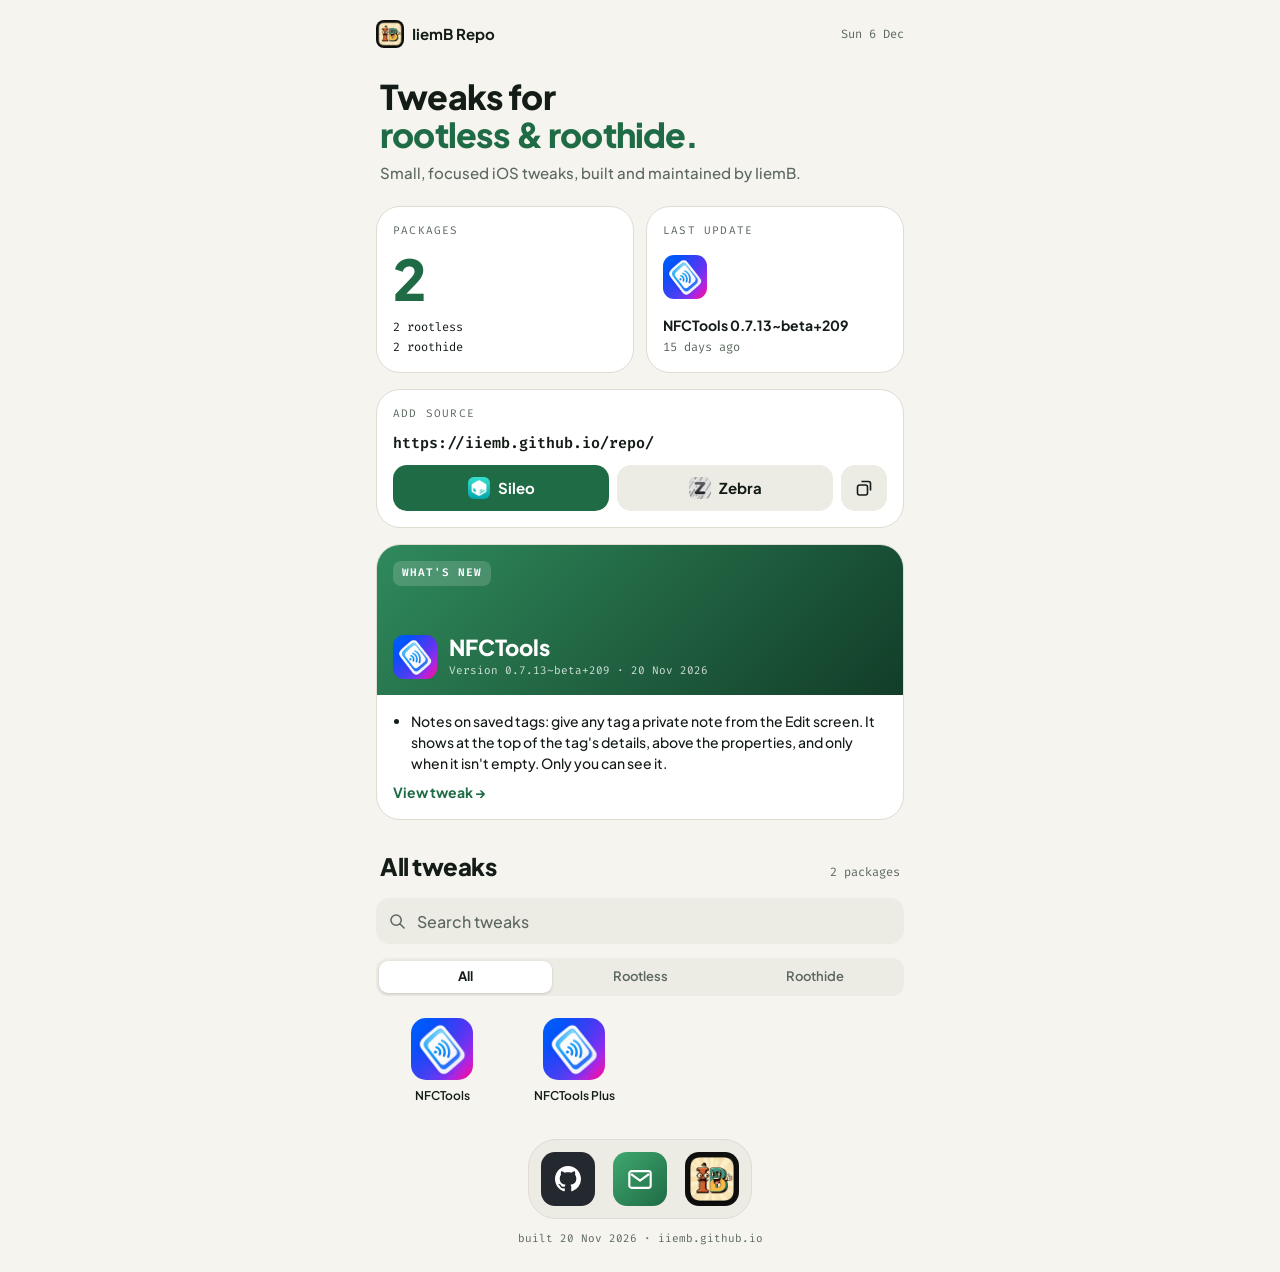
==== repo/index.html @ c8be29db "init" ====
<!doctype html>
<html lang="en">
<head>
<meta charset="utf-8">
<meta name="viewport" content="width=device-width, initial-scale=1, viewport-fit=cover">
<title>IiemB Repo</title>
<meta name="description" content="Small, focused iOS tweaks, built and maintained by IiemB.">
<meta name="theme-color" content="#F5F4EF" media="(prefers-color-scheme: light)">
<meta name="theme-color" content="#0D1210" media="(prefers-color-scheme: dark)">
<meta property="og:title" content="IiemB Repo">
<meta property="og:description" content="Small, focused iOS tweaks, built and maintained by IiemB.">
<meta property="og:image" content="https://iiemb.github.io/repo/CydiaIcon.png">
<link rel="icon" href="CydiaIcon.png">
<link rel="apple-touch-icon" href="CydiaIcon.png">
<link rel="stylesheet" href="style.css">
<style>:root { --tint-light: #1F6B45; --tint-dark: #6FCF98; }</style>
</head>
<body>
<main class="home">
  <header class="topbar">
    <a class="brand" href="./"><img src="CydiaIcon.png" alt=""><span>IiemB Repo</span></a>
    <time class="today mono" data-today>Fri 20 Nov</time>
  </header>
  <section class="intro">
    <h1>Tweaks for<br><span class="accent">rootless &amp; roothide.</span></h1>
    <p>Small, focused iOS tweaks, built and maintained by IiemB.</p>
  </section>
  <section class="widgets">
    <div class="widget small">
      <span class="label">Packages</span>
      <span class="big">2</span>
      <span class="stack mono"><span>2 rootless</span><span>2 roothide</span></span>
    </div>
    <a class="widget small" href="depictions/com.iiemb.nfctools/">
      <span class="label">Last update</span>
      <img class="icon md" src="assets/com.iiemb.nfctools/icon.png" alt="">
      <span class="stack">
        <span class="strong">NFCTools 0.7.13~beta+209</span>
        <time class="mono muted" datetime="2026-11-20T08:55:23+00:00" data-ago>20 Nov 2026</time>
      </span>
    </a>
  </section>
  <section class="widget source">
    <span class="label">Add source</span>
    <code class="url">https://iiemb.github.io/repo/</code>
    <div class="source-actions">
      <a class="btn primary" href="sileo://source/https://iiemb.github.io/repo/"><img class="app-icon" src="sileo.png" alt="">Sileo</a>
      <a class="btn" href="zbra://sources/add/https://iiemb.github.io/repo/"><img class="app-icon" src="zebra.png" alt="">Zebra</a>
      <button class="btn square" type="button" data-copy="https://iiemb.github.io/repo/" aria-label="Copy source URL">
        <span class="copy"><svg viewBox="0 0 16 16" aria-hidden="true"><path d="M5.5 1.5h7a2 2 0 0 1 2 2v7M3.5 5h6a2 2 0 0 1 2 2v6a2 2 0 0 1-2 2h-6a2 2 0 0 1-2-2V7a2 2 0 0 1 2-2Z" fill="none" stroke="currentColor" stroke-width="1.6"/></svg></span><span class="done"><svg viewBox="0 0 16 16" aria-hidden="true"><path d="M2.5 8.5l3.5 3.5 7.5-8" fill="none" stroke="currentColor" stroke-width="1.8" stroke-linecap="round" stroke-linejoin="round"/></svg></span>
      </button>
    </div>
  </section>
  <section class="widget news">
    <div class="cover">
      <span class="chip mono">What's new</span>
      <div class="cover-row">
        <img class="icon md glass" src="assets/com.iiemb.nfctools/icon.png" alt="">
        <div class="stack">
          <span class="cover-title">NFCTools</span>
          <span class="mono cover-meta">Version 0.7.13~beta+209 · 20 Nov 2026</span>
        </div>
      </div>
    </div>
    <div class="news-body">
      <ul><li>Notes on saved tags: give any tag a private note from the Edit screen. It shows at the top of the tag's details, above the properties, and only when it isn't empty. Only you can see it.</li></ul>
      <a class="more" href="depictions/com.iiemb.nfctools/">View tweak →</a>
    </div>
  </section>
  <section class="tweaks">
    <div class="tweaks-head"><h2>All tweaks</h2><span class="mono muted">2 packages</span></div>
    <div class="search"><svg viewBox="0 0 16 16" aria-hidden="true"><path d="M6.5 1a5.5 5.5 0 1 0 0 11a5.5 5.5 0 1 0 0-11ZM10.5 10.5 15 15" fill="none" stroke="currentColor" stroke-width="1.6" stroke-linecap="round"/></svg><input type="search" placeholder="Search tweaks" aria-label="Search tweaks" data-search-input></div>
    <div class="segmented" role="tablist">
      <button type="button" class="active" data-filter="all">All</button>
      <button type="button" data-filter="rootless">Rootless</button>
      <button type="button" data-filter="roothide">Roothide</button>
    </div>
    <div class="grid">
      <a class="tile" href="depictions/com.iiemb.nfctools/" data-search="nfctools com.iiemb.nfctools nfc diagnostics, virtual tag emulation and magic-card cloning" data-supports="rootless roothide" data-updated="2026-11-20T08:55:23+00:00">
        <span class="tile-icon"><img class="icon" src="assets/com.iiemb.nfctools/icon.png" alt=""><span class="new-badge mono">NEW</span></span>
        <span class="tile-name">NFCTools</span>
      </a>
<a class="tile" href="depictions/com.iiemb.nfctoolsplus/" data-search="nfctools plus com.iiemb.nfctoolsplus control center quick-emulate tiles for nfctools" data-supports="rootless roothide" data-updated="2026-11-20T08:55:23+00:00">
        <span class="tile-icon"><img class="icon" src="assets/com.iiemb.nfctoolsplus/icon.png" alt=""><span class="new-badge mono">NEW</span></span>
        <span class="tile-name">NFCTools Plus</span>
      </a>
    </div>
    <p class="empty" data-no-results hidden>No tweaks match.</p>
  </section>
  <footer class="dock-area">
    <nav class="dock"><a class="dock-item github" href="https://github.com/IiemB" aria-label="GitHub"><svg viewBox="0 0 16 16" aria-hidden="true"><path fill="currentColor" d="M8 0C3.58 0 0 3.58 0 8c0 3.54 2.29 6.53 5.47 7.59.4.07.55-.17.55-.38 0-.19-.01-.82-.01-1.49-2.01.37-2.53-.49-2.69-.94-.09-.23-.48-.94-.82-1.13-.28-.15-.68-.52-.01-.53.63-.01 1.08.58 1.23.82.72 1.21 1.87.87 2.33.66.07-.52.28-.87.51-1.07-1.78-.2-3.64-.89-3.64-3.95 0-.87.31-1.59.82-2.15-.08-.2-.36-1.02.08-2.12 0 0 .67-.21 2.2.82.64-.18 1.32-.27 2-.27.68 0 1.36.09 2 .27 1.53-1.04 2.2-.82 2.2-.82.44 1.1.16 1.92.08 2.12.51.56.82 1.27.82 2.15 0 3.07-1.87 3.75-3.65 3.95.29.25.54.73.54 1.48 0 1.07-.01 1.93-.01 2.2 0 .21.15.46.55.38A8.01 8.01 0 0016 8c0-4.42-3.58-8-8-8z"/></svg></a><a class="dock-item mail" href="mailto:bayyinullah@gmail.com" aria-label="Email"><svg viewBox="0 0 20 16" aria-hidden="true"><path d="M3 1h14a2 2 0 0 1 2 2v10a2 2 0 0 1-2 2H3a2 2 0 0 1-2-2V3a2 2 0 0 1 2-2Zm-.5 2.5L10 9l7.5-5.5" fill="none" stroke="currentColor" stroke-width="1.8" stroke-linejoin="round"/></svg></a><a class="dock-item site" href="https://iiemb.github.io/portfolio" aria-label="Website"><img src="CydiaIcon.png" alt=""></a></nav>
    <p class="mono muted">built 20 Nov 2026 · iiemb.github.io</p>
  </footer>
</main>
<script>
(function () {
  var now = new Date();
  var today = document.querySelector('[data-today]');
  if (today) today.textContent = now.toLocaleDateString('en-GB', { weekday: 'short', day: 'numeric', month: 'short' }).replace(',', '');

  document.querySelectorAll('[data-ago]').forEach(function (el) {
    var days = Math.floor((now - new Date(el.getAttribute('datetime'))) / 864e5);
    if (days >= 0 && days < 60) el.textContent = days === 0 ? 'today' : days === 1 ? 'yesterday' : days + ' days ago';
  });

  document.querySelectorAll('[data-updated]').forEach(function (el) {
    if ((now - new Date(el.dataset.updated)) / 864e5 < 14) el.classList.add('is-new');
  });

  document.querySelectorAll('[data-copy]').forEach(function (b) {
    b.addEventListener('click', function () {
      function done() { b.classList.add('copied'); setTimeout(function () { b.classList.remove('copied'); }, 1500); }
      if (navigator.clipboard) navigator.clipboard.writeText(b.dataset.copy).then(done, function () {});
    });
  });

  var input = document.querySelector('[data-search-input]');
  var tiles = document.querySelectorAll('.tile');
  var empty = document.querySelector('[data-no-results]');
  var filter = 'all';
  function apply() {
    var q = (input ? input.value : '').trim().toLowerCase();
    var shown = 0;
    tiles.forEach(function (t) {
      var ok = (!q || t.dataset.search.indexOf(q) !== -1) && (filter === 'all' || t.dataset.supports.split(' ').indexOf(filter) !== -1);
      t.hidden = !ok;
      if (ok) shown++;
    });
    if (empty) empty.hidden = shown > 0;
  }
  if (input) input.addEventListener('input', apply);
  document.querySelectorAll('[data-filter]').forEach(function (b) {
    b.addEventListener('click', function () {
      document.querySelectorAll('[data-filter]').forEach(function (x) { x.classList.toggle('active', x === b); });
      filter = b.dataset.filter;
      apply();
    });
  });
})();
</script>
</body>
</html>
---- repo/style.css ----
@font-face { font-family: "Plus Jakarta Sans"; font-weight: 500; font-display: swap; src: url(fonts/PlusJakartaSans-Medium.ttf) format("truetype"); }
@font-face { font-family: "Plus Jakarta Sans"; font-weight: 600; font-display: swap; src: url(fonts/PlusJakartaSans-SemiBold.ttf) format("truetype"); }
@font-face { font-family: "Plus Jakarta Sans"; font-weight: 700; font-display: swap; src: url(fonts/PlusJakartaSans-Bold.ttf) format("truetype"); }
@font-face { font-family: "Plus Jakarta Sans"; font-weight: 800; font-display: swap; src: url(fonts/PlusJakartaSans-ExtraBold.ttf) format("truetype"); }
@font-face { font-family: "Fira Code"; font-weight: 400; font-display: swap; src: url(fonts/FiraCode-Regular.ttf) format("truetype"); }
@font-face { font-family: "Fira Code"; font-weight: 600; font-display: swap; src: url(fonts/FiraCode-SemiBold.ttf) format("truetype"); }

/* Same tokens as the iiemb.github.io design file (Color: Light / Dark). */
:root {
  --bg: #F5F4EF;
  --surface: #FFFFFF;
  --surface-2: #ECEBE4;
  --border: #DEDCD3;
  --text: #141C17;
  --muted: #5B675F;
  --primary: var(--tint-light, #1F6B45);
  --primary-soft: color-mix(in srgb, var(--primary) 15%, var(--surface));
  --on-primary: #FFFFFF;
  --badge: #E5484D;
  --sans: "Plus Jakarta Sans", -apple-system, BlinkMacSystemFont, "Segoe UI", Roboto, sans-serif;
  --mono: "Fira Code", ui-monospace, "SF Mono", Menlo, monospace;
  color-scheme: light dark;
}
@media (prefers-color-scheme: dark) {
  :root {
    --bg: #0D1210;
    --surface: #141B17;
    --surface-2: #1B241F;
    --border: #28332D;
    --text: #E7EDE9;
    --muted: #93A199;
    --primary: var(--tint-dark, #6FCF98);
    --primary-soft: color-mix(in srgb, var(--primary) 16%, var(--surface));
    --on-primary: #06120B;
  }
}

* { box-sizing: border-box; margin: 0; }
html { -webkit-text-size-adjust: 100%; }
body { background: var(--bg); color: var(--text); font: 500 15px/1.5 var(--sans); -webkit-font-smoothing: antialiased; }
a { color: inherit; text-decoration: none; }
button, input { font: inherit; color: inherit; }
[hidden] { display: none !important; }
svg { display: block; }
.mono { font-family: var(--mono); font-weight: 400; }
.muted { color: var(--muted); }
.center { text-align: center; }
.stack { display: flex; flex-direction: column; gap: 2px; min-width: 0; }

.home {
  max-width: 560px;
  margin: 0 auto;
  padding: max(20px, env(safe-area-inset-top)) max(16px, env(safe-area-inset-right)) max(24px, env(safe-area-inset-bottom)) max(16px, env(safe-area-inset-left));
  display: flex;
  flex-direction: column;
  gap: 16px;
}

/* Top bar and intro */
.topbar { display: flex; align-items: center; justify-content: space-between; }
.brand { display: inline-flex; align-items: center; gap: 8px; font-weight: 700; }
.brand img { width: 28px; height: 28px; border-radius: 8px; }
.today { font-size: 12px; font-weight: 400; color: var(--muted); }
.intro { padding: 14px 4px 6px; display: flex; flex-direction: column; gap: 8px; }
.intro h1 { font-size: 34px; line-height: 38px; font-weight: 800; letter-spacing: -0.024em; }
.intro .accent { color: var(--primary); }
.intro p { color: var(--muted); font-size: 15px; line-height: 22px; }

/* Widgets */
.widget {
  background: var(--surface);
  border: 1px solid var(--border);
  border-radius: 24px;
  padding: 16px;
  display: flex;
  flex-direction: column;
  gap: 12px;
}
.label { font: 400 11px var(--mono); letter-spacing: 0.11em; text-transform: uppercase; color: var(--muted); }
.widgets { display: grid; grid-template-columns: 1fr 1fr; gap: 12px; }
.widget.small { justify-content: space-between; min-height: 166px; min-width: 0; }
a.widget.small { transition: border-color 0.15s; }
a.widget.small:hover { border-color: var(--primary); }
.big { font-size: 56px; line-height: 1; font-weight: 800; letter-spacing: -0.035em; color: var(--primary); }
.widget.small .stack.mono { font-size: 12px; }
.strong { font-weight: 700; font-size: 14px; overflow: hidden; text-overflow: ellipsis; white-space: nowrap; }
.widget.small .muted { font-size: 12px; }

.source .url { font: 600 15px var(--mono); overflow-wrap: anywhere; }
.source-actions { display: flex; gap: 8px; }
.btn {
  flex: 1;
  height: 46px;
  display: inline-flex; align-items: center; justify-content: center; gap: 8px;
  border: 0; border-radius: 14px; cursor: pointer;
  background: var(--surface-2); font-weight: 700; font-size: 15px;
  transition: transform 0.1s, filter 0.15s;
}
.btn:active { transform: scale(0.97); }
.btn.primary { background: var(--primary); color: var(--on-primary); }
.btn.square { flex: none; width: 46px; }
.btn.square svg { width: 16px; height: 16px; }
.btn .done, .btn.copied .copy { display: none; }
.btn.copied .done { display: block; color: var(--primary); }
.app-icon { width: 22px; height: 22px; border-radius: 6px; }

/* What's new */
.news { padding: 0; gap: 0; overflow: hidden; }
.cover {
  min-height: 150px; padding: 16px;
  display: flex; flex-direction: column; justify-content: space-between; gap: 16px;
  color: #fff;
  background: linear-gradient(135deg, #2F8A5C, #123D28);
  background-size: cover; background-position: center;
}
.cover.has-banner { position: relative; }
.cover.has-banner::before { content: ""; position: absolute; inset: 0; background: linear-gradient(180deg, rgba(0, 0, 0, 0.15), rgba(0, 0, 0, 0.7)); }
.cover > * { position: relative; }
.chip { align-self: flex-start; font-size: 11px; font-weight: 600; letter-spacing: 0.09em; text-transform: uppercase; background: rgba(255, 255, 255, 0.16); padding: 4px 9px; border-radius: 8px; }
.cover-row { display: flex; align-items: center; gap: 12px; }
.cover-title { font-size: 22px; font-weight: 800; line-height: 1.2; }
.cover-meta { font-size: 11px; color: rgba(255, 255, 255, 0.8); }
.news-body { padding: 16px; display: flex; flex-direction: column; gap: 8px; }
.news-body ul { padding-left: 18px; display: flex; flex-direction: column; gap: 6px; font-size: 14px; }
.news-body code { font: 0.9em var(--mono); }
.more { color: var(--primary); font-weight: 700; font-size: 14px; }

/* Icons */
img.icon { display: block; }
.icon { width: 62px; height: 62px; flex: none; border-radius: 15px; object-fit: cover; }
.icon.md { width: 44px; height: 44px; border-radius: 11px; }
.icon.lg { width: 84px; height: 84px; border-radius: 20px; }
.icon.placeholder { display: inline-flex; align-items: center; justify-content: center; color: #fff; font-weight: 800; font-size: 26px; }
.icon.md.placeholder { font-size: 20px; }
.icon.lg.placeholder { font-size: 36px; }
.icon.glass.placeholder { background: rgba(255, 255, 255, 0.18) !important; width: 50px; height: 50px; border-radius: 13px; font-size: 22px; }

/* All tweaks */
.tweaks { padding-top: 12px; display: flex; flex-direction: column; gap: 14px; }
.tweaks-head { display: flex; justify-content: space-between; align-items: baseline; padding: 0 4px; }
.tweaks-head h2 { font-size: 24px; font-weight: 800; letter-spacing: -0.02em; }
.tweaks-head .mono { font-size: 12px; }
.search { display: flex; align-items: center; gap: 10px; padding: 0 14px; border-radius: 14px; background: var(--surface-2); color: var(--muted); }
.search svg { width: 15px; height: 15px; flex: none; }
.search input { flex: 1; min-width: 0; height: 46px; border: 0; outline: 0; background: transparent; color: var(--text); font-size: 16px; }
.search input::placeholder { color: var(--muted); }
.search input::-webkit-search-cancel-button { filter: grayscale(1); }
.segmented { display: flex; gap: 2px; padding: 3px; border-radius: 12px; background: var(--surface-2); }
.segmented button { flex: 1; height: 32px; border: 0; border-radius: 9px; background: transparent; color: var(--muted); font-weight: 600; font-size: 13px; cursor: pointer; }
.segmented button.active { background: var(--surface); color: var(--text); font-weight: 700; box-shadow: 0 1px 3px rgba(0, 0, 0, 0.16); }
.grid { display: grid; grid-template-columns: repeat(4, 1fr); gap: 18px 8px; padding: 8px 4px 4px; }
.tile { display: flex; flex-direction: column; align-items: center; gap: 7px; min-width: 0; }
.tile-icon { position: relative; display: block; transition: transform 0.15s; }
.tile:active .tile-icon { transform: scale(0.94); }
.tile-name { font-size: 12px; font-weight: 600; max-width: 100%; overflow: hidden; text-overflow: ellipsis; white-space: nowrap; }
.new-badge {
  display: none; position: absolute; top: -7px; right: -8px;
  font-size: 9px; font-weight: 600; color: #fff; background: var(--badge);
  padding: 2px 6px; border-radius: 9px; box-shadow: 0 0 0 2px var(--bg);
}
.tile.is-new .new-badge { display: block; }
.empty { padding: 28px 16px; text-align: center; color: var(--muted); background: var(--surface); border: 1px solid var(--border); border-radius: 24px; }

/* Dock */
.dock-area { padding-top: 14px; display: flex; flex-direction: column; align-items: center; gap: 12px; }
.dock { display: flex; gap: 18px; padding: 12px; border-radius: 28px; background: var(--surface-2); border: 1px solid var(--border); }
.dock-item { width: 54px; height: 54px; border-radius: 14px; display: inline-flex; align-items: center; justify-content: center; color: #fff; overflow: hidden; transition: transform 0.15s; }
.dock-item:active { transform: scale(0.94); }
.dock-item.github { background: #24292F; }
.dock-item.github svg { width: 26px; height: 26px; }
.dock-item.mail { background: linear-gradient(135deg, #3FA86F, #1F6B45); }
.dock-item.mail svg { width: 24px; height: 19px; }
.dock-item.site img { width: 100%; height: 100%; object-fit: cover; }
.dock-area p { font-size: 11px; }

/* Package page */
.depiction { gap: 18px; }
.back { font-size: 14px; font-weight: 700; color: var(--primary); }
.banner { width: 100%; aspect-ratio: 263 / 148; object-fit: cover; border-radius: 24px; border: 1px solid var(--border); }
.package-head { display: flex; align-items: center; gap: 16px; }
.package-head h1 { font-size: 26px; font-weight: 800; letter-spacing: -0.015em; line-height: 1.2; }
.package-head .muted { margin: 2px 0 8px; }
.meta { display: flex; flex-wrap: wrap; align-items: center; gap: 6px; font-size: 12px; }
.badge { font: 600 11px var(--mono); color: var(--primary); background: var(--primary-soft); padding: 3px 8px; border-radius: 6px; }
.screenshots { display: flex; gap: 12px; overflow-x: auto; scroll-snap-type: x mandatory; padding-bottom: 4px; }
.screenshots img { height: 360px; flex: none; border-radius: 18px; border: 1px solid var(--border); scroll-snap-align: start; }
.prose { gap: 0; }
.prose > * + * { margin-top: 12px; }
.prose h2, .prose h3, .prose h4 { font-size: 17px; font-weight: 700; margin-top: 18px; }
.prose ul, .prose ol { padding-left: 22px; }
.prose li + li { margin-top: 4px; }
.prose a { color: var(--primary); font-weight: 600; }
.prose code { font: 0.88em var(--mono); background: var(--surface-2); padding: 1px 5px; border-radius: 5px; }
.info div { display: flex; justify-content: space-between; gap: 16px; padding: 10px 0; border-top: 1px solid var(--border); font-size: 15px; }
.info div:first-child { border-top: 0; padding-top: 0; }
.info dt { color: var(--muted); }
.info dd { text-align: right; overflow-wrap: anywhere; }

@media (max-width: 360px) {
  .intro h1 { font-size: 29px; line-height: 33px; }
  .grid { gap: 16px 4px; }
  .icon { width: 56px; height: 56px; border-radius: 14px; }
}
@media (max-width: 480px) {
  .package-head { align-items: flex-start; }
  .icon.lg { width: 68px; height: 68px; border-radius: 16px; }
  .screenshots img { height: 300px; }
}
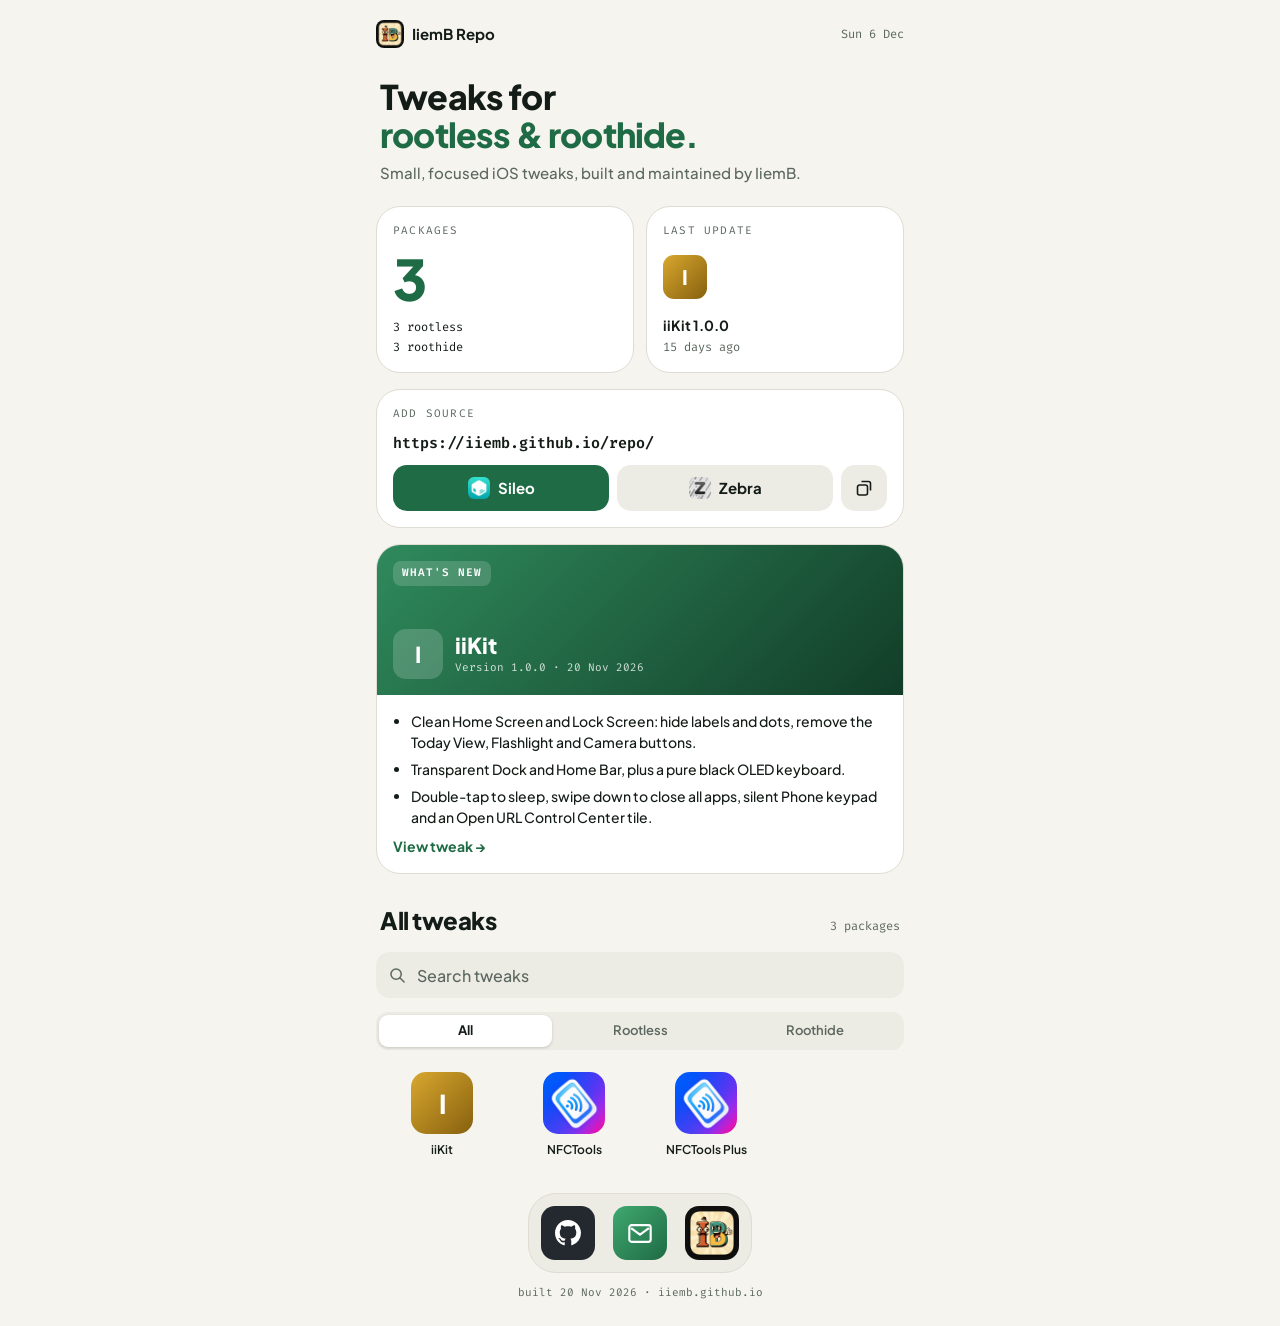
==== commit 3f272747: "Add iiKit 1.0.0" ====
--- a/repo/index.html
+++ b/repo/index.html
@@ -28,15 +28,15 @@
   <section class="widgets">
     <div class="widget small">
       <span class="label">Packages</span>
-      <span class="big">2</span>
-      <span class="stack mono"><span>2 rootless</span><span>2 roothide</span></span>
+      <span class="big">3</span>
+      <span class="stack mono"><span>3 rootless</span><span>3 roothide</span></span>
     </div>
-    <a class="widget small" href="depictions/com.iiemb.nfctools/">
+    <a class="widget small" href="depictions/com.iiemb.iikit/">
       <span class="label">Last update</span>
-      <img class="icon md" src="assets/com.iiemb.nfctools/icon.png" alt="">
+      <span class="icon md placeholder" style="background: linear-gradient(135deg, #D9A82F, #86600E)">I</span>
       <span class="stack">
-        <span class="strong">NFCTools 0.7.13~beta+209</span>
-        <time class="mono muted" datetime="2026-11-20T08:55:23+00:00" data-ago>20 Nov 2026</time>
+        <span class="strong">iiKit 1.0.0</span>
+        <time class="mono muted" datetime="2026-11-20T15:35:44.970195+00:00" data-ago>20 Nov 2026</time>
       </span>
     </a>
   </section>
@@ -55,20 +55,20 @@
     <div class="cover">
       <span class="chip mono">What's new</span>
       <div class="cover-row">
-        <img class="icon md glass" src="assets/com.iiemb.nfctools/icon.png" alt="">
+        <span class="icon md glass placeholder" style="background: linear-gradient(135deg, #D9A82F, #86600E)">I</span>
         <div class="stack">
-          <span class="cover-title">NFCTools</span>
-          <span class="mono cover-meta">Version 0.7.13~beta+209 · 20 Nov 2026</span>
+          <span class="cover-title">iiKit</span>
+          <span class="mono cover-meta">Version 1.0.0 · 20 Nov 2026</span>
         </div>
       </div>
     </div>
     <div class="news-body">
-      <ul><li>Notes on saved tags: give any tag a private note from the Edit screen. It shows at the top of the tag's details, above the properties, and only when it isn't empty. Only you can see it.</li></ul>
-      <a class="more" href="depictions/com.iiemb.nfctools/">View tweak →</a>
+      <ul><li>Clean Home Screen and Lock Screen: hide labels and dots, remove the Today View, Flashlight and Camera buttons.</li><li>Transparent Dock and Home Bar, plus a pure black OLED keyboard.</li><li>Double-tap to sleep, swipe down to close all apps, silent Phone keypad and an Open URL Control Center tile.</li></ul>
+      <a class="more" href="depictions/com.iiemb.iikit/">View tweak →</a>
     </div>
   </section>
   <section class="tweaks">
-    <div class="tweaks-head"><h2>All tweaks</h2><span class="mono muted">2 packages</span></div>
+    <div class="tweaks-head"><h2>All tweaks</h2><span class="mono muted">3 packages</span></div>
     <div class="search"><svg viewBox="0 0 16 16" aria-hidden="true"><path d="M6.5 1a5.5 5.5 0 1 0 0 11a5.5 5.5 0 1 0 0-11ZM10.5 10.5 15 15" fill="none" stroke="currentColor" stroke-width="1.6" stroke-linecap="round"/></svg><input type="search" placeholder="Search tweaks" aria-label="Search tweaks" data-search-input></div>
     <div class="segmented" role="tablist">
       <button type="button" class="active" data-filter="all">All</button>
@@ -76,7 +76,11 @@
       <button type="button" data-filter="roothide">Roothide</button>
     </div>
     <div class="grid">
-      <a class="tile" href="depictions/com.iiemb.nfctools/" data-search="nfctools com.iiemb.nfctools nfc diagnostics, virtual tag emulation and magic-card cloning" data-supports="rootless roothide" data-updated="2026-11-20T08:55:23+00:00">
+      <a class="tile" href="depictions/com.iiemb.iikit/" data-search="iikit com.iiemb.iikit clean up ios: hide labels, transparent dock, double-tap to sleep and more" data-supports="rootless roothide" data-updated="2026-11-20T15:35:44.970195+00:00">
+        <span class="tile-icon"><span class="icon placeholder" style="background: linear-gradient(135deg, #D9A82F, #86600E)">I</span><span class="new-badge mono">NEW</span></span>
+        <span class="tile-name">iiKit</span>
+      </a>
+<a class="tile" href="depictions/com.iiemb.nfctools/" data-search="nfctools com.iiemb.nfctools nfc diagnostics, virtual tag emulation and magic-card cloning" data-supports="rootless roothide" data-updated="2026-11-20T08:55:23+00:00">
         <span class="tile-icon"><img class="icon" src="assets/com.iiemb.nfctools/icon.png" alt=""><span class="new-badge mono">NEW</span></span>
         <span class="tile-name">NFCTools</span>
       </a>
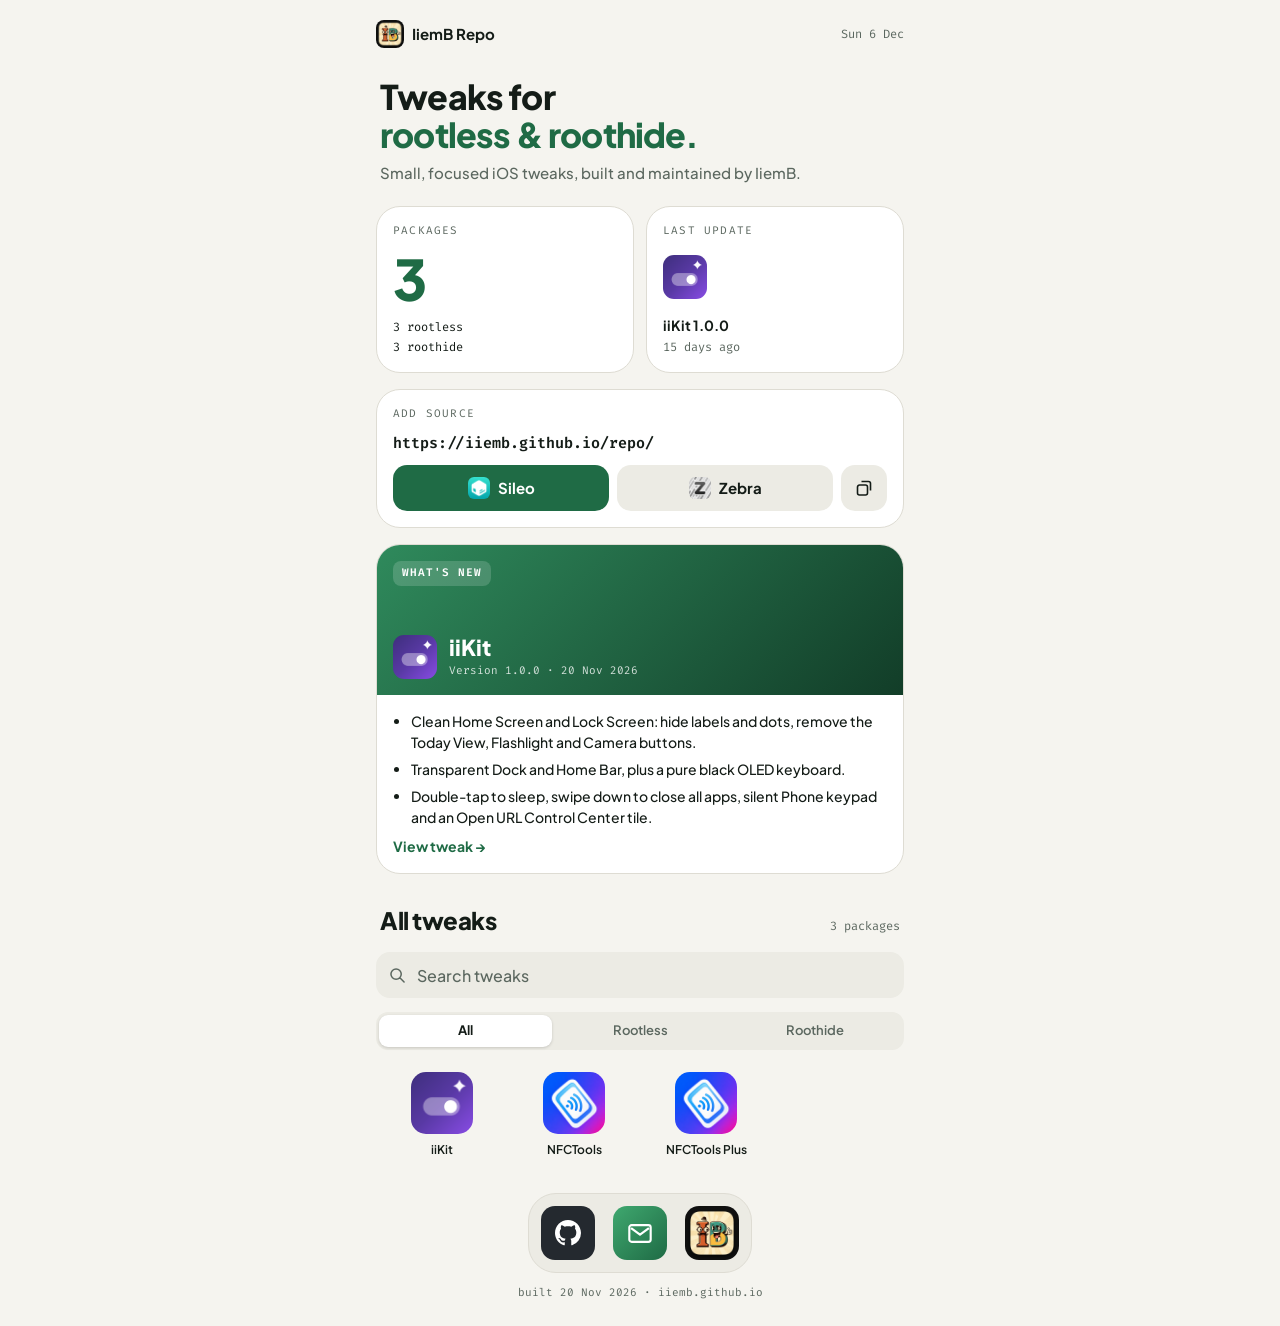
==== commit 2c4c6ed9: "iiKit: add icon" ====
--- a/repo/index.html
+++ b/repo/index.html
@@ -33,10 +33,10 @@
     </div>
     <a class="widget small" href="depictions/com.iiemb.iikit/">
       <span class="label">Last update</span>
-      <span class="icon md placeholder" style="background: linear-gradient(135deg, #D9A82F, #86600E)">I</span>
+      <img class="icon md" src="assets/com.iiemb.iikit/icon.png" alt="">
       <span class="stack">
         <span class="strong">iiKit 1.0.0</span>
-        <time class="mono muted" datetime="2026-11-20T15:35:44.970195+00:00" data-ago>20 Nov 2026</time>
+        <time class="mono muted" datetime="2026-11-20T15:45:28.064165+00:00" data-ago>20 Nov 2026</time>
       </span>
     </a>
   </section>
@@ -55,7 +55,7 @@
     <div class="cover">
       <span class="chip mono">What's new</span>
       <div class="cover-row">
-        <span class="icon md glass placeholder" style="background: linear-gradient(135deg, #D9A82F, #86600E)">I</span>
+        <img class="icon md glass" src="assets/com.iiemb.iikit/icon.png" alt="">
         <div class="stack">
           <span class="cover-title">iiKit</span>
           <span class="mono cover-meta">Version 1.0.0 · 20 Nov 2026</span>
@@ -76,8 +76,8 @@
       <button type="button" data-filter="roothide">Roothide</button>
     </div>
     <div class="grid">
-      <a class="tile" href="depictions/com.iiemb.iikit/" data-search="iikit com.iiemb.iikit clean up ios: hide labels, transparent dock, double-tap to sleep and more" data-supports="rootless roothide" data-updated="2026-11-20T15:35:44.970195+00:00">
-        <span class="tile-icon"><span class="icon placeholder" style="background: linear-gradient(135deg, #D9A82F, #86600E)">I</span><span class="new-badge mono">NEW</span></span>
+      <a class="tile" href="depictions/com.iiemb.iikit/" data-search="iikit com.iiemb.iikit clean up ios: hide labels, transparent dock, double-tap to sleep and more" data-supports="rootless roothide" data-updated="2026-11-20T15:45:28.064165+00:00">
+        <span class="tile-icon"><img class="icon" src="assets/com.iiemb.iikit/icon.png" alt=""><span class="new-badge mono">NEW</span></span>
         <span class="tile-name">iiKit</span>
       </a>
 <a class="tile" href="depictions/com.iiemb.nfctools/" data-search="nfctools com.iiemb.nfctools nfc diagnostics, virtual tag emulation and magic-card cloning" data-supports="rootless roothide" data-updated="2026-11-20T08:55:23+00:00">
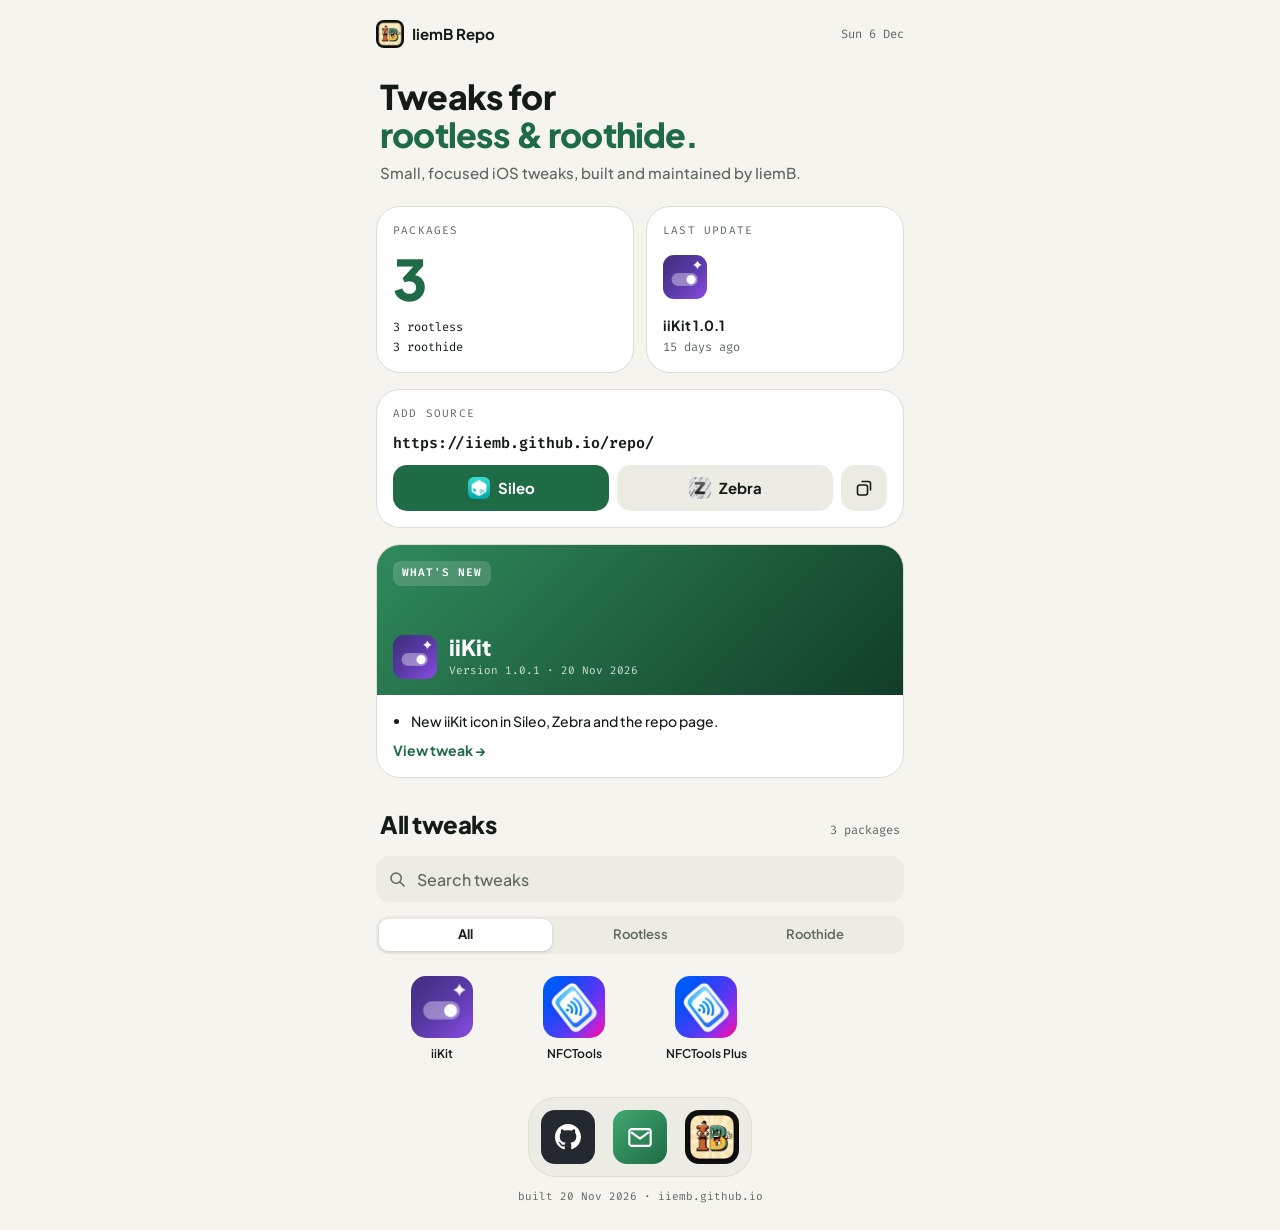
==== commit 3c6683a6: "iiKit 1.0.1" ====
--- a/repo/index.html
+++ b/repo/index.html
@@ -35,8 +35,8 @@
       <span class="label">Last update</span>
       <img class="icon md" src="assets/com.iiemb.iikit/icon.png" alt="">
       <span class="stack">
-        <span class="strong">iiKit 1.0.0</span>
-        <time class="mono muted" datetime="2026-11-20T15:45:28.064165+00:00" data-ago>20 Nov 2026</time>
+        <span class="strong">iiKit 1.0.1</span>
+        <time class="mono muted" datetime="2026-11-20T15:46:35.788849+00:00" data-ago>20 Nov 2026</time>
       </span>
     </a>
   </section>
@@ -58,12 +58,12 @@
         <img class="icon md glass" src="assets/com.iiemb.iikit/icon.png" alt="">
         <div class="stack">
           <span class="cover-title">iiKit</span>
-          <span class="mono cover-meta">Version 1.0.0 · 20 Nov 2026</span>
+          <span class="mono cover-meta">Version 1.0.1 · 20 Nov 2026</span>
         </div>
       </div>
     </div>
     <div class="news-body">
-      <ul><li>Clean Home Screen and Lock Screen: hide labels and dots, remove the Today View, Flashlight and Camera buttons.</li><li>Transparent Dock and Home Bar, plus a pure black OLED keyboard.</li><li>Double-tap to sleep, swipe down to close all apps, silent Phone keypad and an Open URL Control Center tile.</li></ul>
+      <ul><li>New iiKit icon in Sileo, Zebra and the repo page.</li></ul>
       <a class="more" href="depictions/com.iiemb.iikit/">View tweak →</a>
     </div>
   </section>
@@ -76,7 +76,7 @@
       <button type="button" data-filter="roothide">Roothide</button>
     </div>
     <div class="grid">
-      <a class="tile" href="depictions/com.iiemb.iikit/" data-search="iikit com.iiemb.iikit clean up ios: hide labels, transparent dock, double-tap to sleep and more" data-supports="rootless roothide" data-updated="2026-11-20T15:45:28.064165+00:00">
+      <a class="tile" href="depictions/com.iiemb.iikit/" data-search="iikit com.iiemb.iikit clean up ios: hide labels, transparent dock, double-tap to sleep and more" data-supports="rootless roothide" data-updated="2026-11-20T15:46:35.788849+00:00">
         <span class="tile-icon"><img class="icon" src="assets/com.iiemb.iikit/icon.png" alt=""><span class="new-badge mono">NEW</span></span>
         <span class="tile-name">iiKit</span>
       </a>
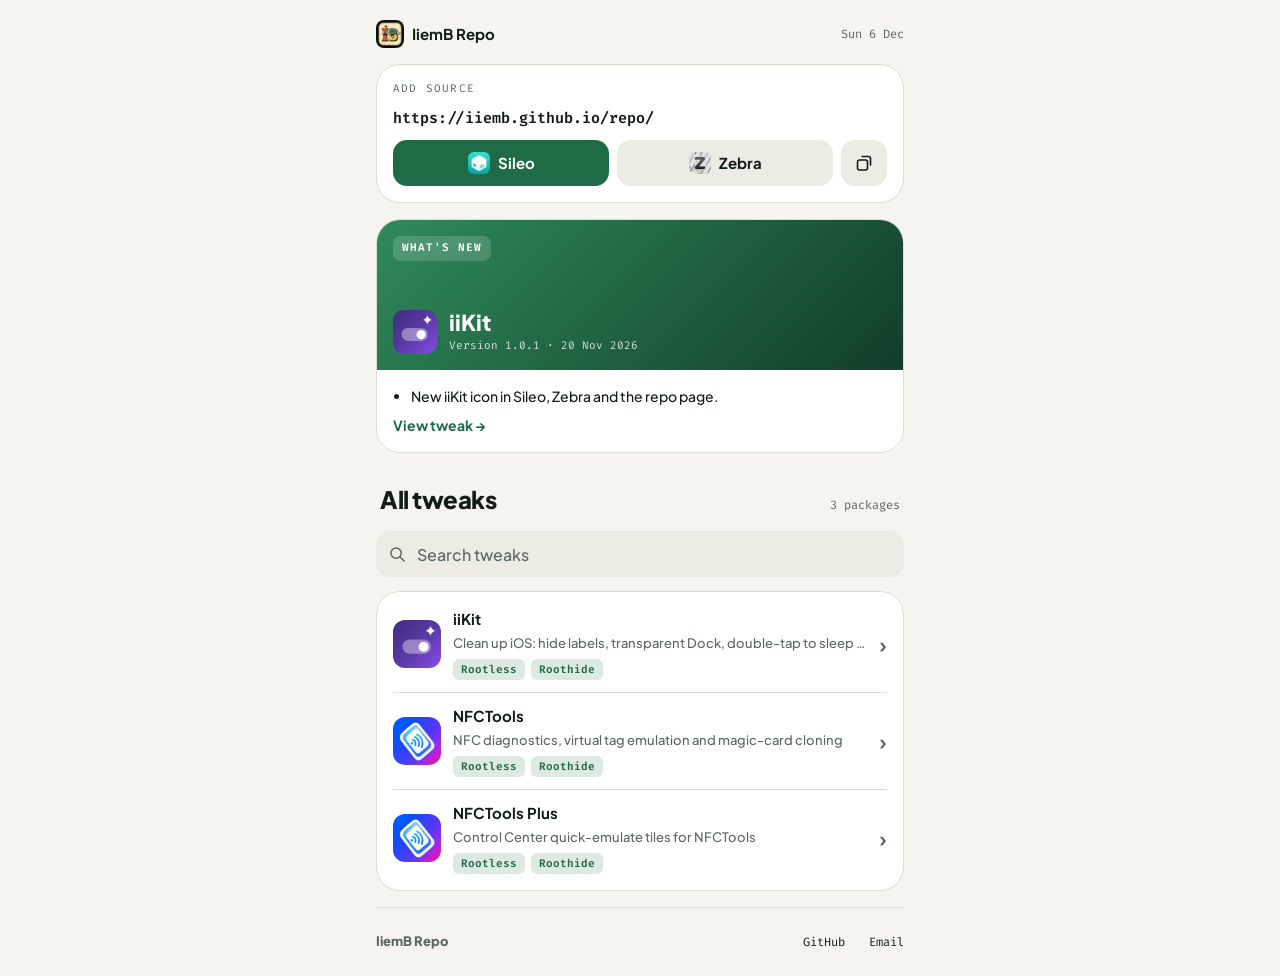
==== commit 40d5b768: "repo: simplify home page Co-Authored-By: Claude Opus 5.5 <noreply@anthropic.com>" ====
--- a/repo/index.html
+++ b/repo/index.html
@@ -21,25 +21,6 @@
     <a class="brand" href="./"><img src="CydiaIcon.png" alt=""><span>IiemB Repo</span></a>
     <time class="today mono" data-today>Fri 20 Nov</time>
   </header>
-  <section class="intro">
-    <h1>Tweaks for<br><span class="accent">rootless &amp; roothide.</span></h1>
-    <p>Small, focused iOS tweaks, built and maintained by IiemB.</p>
-  </section>
-  <section class="widgets">
-    <div class="widget small">
-      <span class="label">Packages</span>
-      <span class="big">3</span>
-      <span class="stack mono"><span>3 rootless</span><span>3 roothide</span></span>
-    </div>
-    <a class="widget small" href="depictions/com.iiemb.iikit/">
-      <span class="label">Last update</span>
-      <img class="icon md" src="assets/com.iiemb.iikit/icon.png" alt="">
-      <span class="stack">
-        <span class="strong">iiKit 1.0.1</span>
-        <time class="mono muted" datetime="2026-11-20T15:46:35.788849+00:00" data-ago>20 Nov 2026</time>
-      </span>
-    </a>
-  </section>
   <section class="widget source">
     <span class="label">Add source</span>
     <code class="url">https://iiemb.github.io/repo/</code>
@@ -70,30 +51,40 @@
   <section class="tweaks">
     <div class="tweaks-head"><h2>All tweaks</h2><span class="mono muted">3 packages</span></div>
     <div class="search"><svg viewBox="0 0 16 16" aria-hidden="true"><path d="M6.5 1a5.5 5.5 0 1 0 0 11a5.5 5.5 0 1 0 0-11ZM10.5 10.5 15 15" fill="none" stroke="currentColor" stroke-width="1.6" stroke-linecap="round"/></svg><input type="search" placeholder="Search tweaks" aria-label="Search tweaks" data-search-input></div>
-    <div class="segmented" role="tablist">
-      <button type="button" class="active" data-filter="all">All</button>
-      <button type="button" data-filter="rootless">Rootless</button>
-      <button type="button" data-filter="roothide">Roothide</button>
-    </div>
-    <div class="grid">
-      <a class="tile" href="depictions/com.iiemb.iikit/" data-search="iikit com.iiemb.iikit clean up ios: hide labels, transparent dock, double-tap to sleep and more" data-supports="rootless roothide" data-updated="2026-11-20T15:46:35.788849+00:00">
-        <span class="tile-icon"><img class="icon" src="assets/com.iiemb.iikit/icon.png" alt=""><span class="new-badge mono">NEW</span></span>
-        <span class="tile-name">iiKit</span>
+    <div class="list" data-list>
+      <a class="row" href="depictions/com.iiemb.iikit/" data-search="iikit com.iiemb.iikit clean up ios: hide labels, transparent dock, double-tap to sleep and more" data-updated="2026-11-20T15:49:01+00:00">
+        <img class="icon sm" src="assets/com.iiemb.iikit/icon.png" alt="">
+        <span class="row-text">
+          <span class="row-name"><span>iiKit</span><span class="new-badge mono">NEW</span></span>
+          <span class="row-tagline">Clean up iOS: hide labels, transparent Dock, double-tap to sleep and more</span>
+          <span class="row-chips"><span class="badge">Rootless</span><span class="badge">Roothide</span></span>
+        </span>
+        <span class="chevron" aria-hidden="true">›</span>
       </a>
-<a class="tile" href="depictions/com.iiemb.nfctools/" data-search="nfctools com.iiemb.nfctools nfc diagnostics, virtual tag emulation and magic-card cloning" data-supports="rootless roothide" data-updated="2026-11-20T08:55:23+00:00">
-        <span class="tile-icon"><img class="icon" src="assets/com.iiemb.nfctools/icon.png" alt=""><span class="new-badge mono">NEW</span></span>
-        <span class="tile-name">NFCTools</span>
+<a class="row" href="depictions/com.iiemb.nfctools/" data-search="nfctools com.iiemb.nfctools nfc diagnostics, virtual tag emulation and magic-card cloning" data-updated="2026-11-20T08:55:23+00:00">
+        <img class="icon sm" src="assets/com.iiemb.nfctools/icon.png" alt="">
+        <span class="row-text">
+          <span class="row-name"><span>NFCTools</span><span class="new-badge mono">NEW</span></span>
+          <span class="row-tagline">NFC diagnostics, virtual tag emulation and magic-card cloning</span>
+          <span class="row-chips"><span class="badge">Rootless</span><span class="badge">Roothide</span></span>
+        </span>
+        <span class="chevron" aria-hidden="true">›</span>
       </a>
-<a class="tile" href="depictions/com.iiemb.nfctoolsplus/" data-search="nfctools plus com.iiemb.nfctoolsplus control center quick-emulate tiles for nfctools" data-supports="rootless roothide" data-updated="2026-11-20T08:55:23+00:00">
-        <span class="tile-icon"><img class="icon" src="assets/com.iiemb.nfctoolsplus/icon.png" alt=""><span class="new-badge mono">NEW</span></span>
-        <span class="tile-name">NFCTools Plus</span>
+<a class="row" href="depictions/com.iiemb.nfctoolsplus/" data-search="nfctools plus com.iiemb.nfctoolsplus control center quick-emulate tiles for nfctools" data-updated="2026-11-20T08:55:23+00:00">
+        <img class="icon sm" src="assets/com.iiemb.nfctoolsplus/icon.png" alt="">
+        <span class="row-text">
+          <span class="row-name"><span>NFCTools Plus</span><span class="new-badge mono">NEW</span></span>
+          <span class="row-tagline">Control Center quick-emulate tiles for NFCTools</span>
+          <span class="row-chips"><span class="badge">Rootless</span><span class="badge">Roothide</span></span>
+        </span>
+        <span class="chevron" aria-hidden="true">›</span>
       </a>
     </div>
     <p class="empty" data-no-results hidden>No tweaks match.</p>
   </section>
-  <footer class="dock-area">
-    <nav class="dock"><a class="dock-item github" href="https://github.com/IiemB" aria-label="GitHub"><svg viewBox="0 0 16 16" aria-hidden="true"><path fill="currentColor" d="M8 0C3.58 0 0 3.58 0 8c0 3.54 2.29 6.53 5.47 7.59.4.07.55-.17.55-.38 0-.19-.01-.82-.01-1.49-2.01.37-2.53-.49-2.69-.94-.09-.23-.48-.94-.82-1.13-.28-.15-.68-.52-.01-.53.63-.01 1.08.58 1.23.82.72 1.21 1.87.87 2.33.66.07-.52.28-.87.51-1.07-1.78-.2-3.64-.89-3.64-3.95 0-.87.31-1.59.82-2.15-.08-.2-.36-1.02.08-2.12 0 0 .67-.21 2.2.82.64-.18 1.32-.27 2-.27.68 0 1.36.09 2 .27 1.53-1.04 2.2-.82 2.2-.82.44 1.1.16 1.92.08 2.12.51.56.82 1.27.82 2.15 0 3.07-1.87 3.75-3.65 3.95.29.25.54.73.54 1.48 0 1.07-.01 1.93-.01 2.2 0 .21.15.46.55.38A8.01 8.01 0 0016 8c0-4.42-3.58-8-8-8z"/></svg></a><a class="dock-item mail" href="mailto:bayyinullah@gmail.com" aria-label="Email"><svg viewBox="0 0 20 16" aria-hidden="true"><path d="M3 1h14a2 2 0 0 1 2 2v10a2 2 0 0 1-2 2H3a2 2 0 0 1-2-2V3a2 2 0 0 1 2-2Zm-.5 2.5L10 9l7.5-5.5" fill="none" stroke="currentColor" stroke-width="1.8" stroke-linejoin="round"/></svg></a><a class="dock-item site" href="https://iiemb.github.io/portfolio" aria-label="Website"><img src="CydiaIcon.png" alt=""></a></nav>
-    <p class="mono muted">built 20 Nov 2026 · iiemb.github.io</p>
+  <footer class="footer">
+    <span class="mark">IiemB Repo</span>
+    <nav class="mono"><a href="https://github.com/IiemB">GitHub</a><a href="mailto:bayyinullah@gmail.com">Email</a></nav>
   </footer>
 </main>
 <script>
@@ -119,27 +110,21 @@
   });
 
   var input = document.querySelector('[data-search-input]');
-  var tiles = document.querySelectorAll('.tile');
+  var rows = document.querySelectorAll('.row');
+  var list = document.querySelector('[data-list]');
   var empty = document.querySelector('[data-no-results]');
-  var filter = 'all';
   function apply() {
-    var q = (input ? input.value : '').trim().toLowerCase();
+    var q = input.value.trim().toLowerCase();
     var shown = 0;
-    tiles.forEach(function (t) {
-      var ok = (!q || t.dataset.search.indexOf(q) !== -1) && (filter === 'all' || t.dataset.supports.split(' ').indexOf(filter) !== -1);
-      t.hidden = !ok;
+    rows.forEach(function (r) {
+      var ok = !q || r.dataset.search.indexOf(q) !== -1;
+      r.hidden = !ok;
       if (ok) shown++;
     });
-    if (empty) empty.hidden = shown > 0;
+    list.hidden = shown === 0;
+    empty.hidden = shown > 0;
   }
   if (input) input.addEventListener('input', apply);
-  document.querySelectorAll('[data-filter]').forEach(function (b) {
-    b.addEventListener('click', function () {
-      document.querySelectorAll('[data-filter]').forEach(function (x) { x.classList.toggle('active', x === b); });
-      filter = b.dataset.filter;
-      apply();
-    });
-  });
 })();
 </script>
 </body>
--- a/repo/style.css
+++ b/repo/style.css
@@ -56,15 +56,11 @@
   gap: 16px;
 }
 
-/* Top bar and intro */
+/* Top bar */
 .topbar { display: flex; align-items: center; justify-content: space-between; }
 .brand { display: inline-flex; align-items: center; gap: 8px; font-weight: 700; }
 .brand img { width: 28px; height: 28px; border-radius: 8px; }
 .today { font-size: 12px; font-weight: 400; color: var(--muted); }
-.intro { padding: 14px 4px 6px; display: flex; flex-direction: column; gap: 8px; }
-.intro h1 { font-size: 34px; line-height: 38px; font-weight: 800; letter-spacing: -0.024em; }
-.intro .accent { color: var(--primary); }
-.intro p { color: var(--muted); font-size: 15px; line-height: 22px; }
 
 /* Widgets */
 .widget {
@@ -77,14 +73,6 @@
   gap: 12px;
 }
 .label { font: 400 11px var(--mono); letter-spacing: 0.11em; text-transform: uppercase; color: var(--muted); }
-.widgets { display: grid; grid-template-columns: 1fr 1fr; gap: 12px; }
-.widget.small { justify-content: space-between; min-height: 166px; min-width: 0; }
-a.widget.small { transition: border-color 0.15s; }
-a.widget.small:hover { border-color: var(--primary); }
-.big { font-size: 56px; line-height: 1; font-weight: 800; letter-spacing: -0.035em; color: var(--primary); }
-.widget.small .stack.mono { font-size: 12px; }
-.strong { font-weight: 700; font-size: 14px; overflow: hidden; text-overflow: ellipsis; white-space: nowrap; }
-.widget.small .muted { font-size: 12px; }
 
 .source .url { font: 600 15px var(--mono); overflow-wrap: anywhere; }
 .source-actions { display: flex; gap: 8px; }
@@ -145,33 +133,31 @@
 .search input { flex: 1; min-width: 0; height: 46px; border: 0; outline: 0; background: transparent; color: var(--text); font-size: 16px; }
 .search input::placeholder { color: var(--muted); }
 .search input::-webkit-search-cancel-button { filter: grayscale(1); }
-.segmented { display: flex; gap: 2px; padding: 3px; border-radius: 12px; background: var(--surface-2); }
-.segmented button { flex: 1; height: 32px; border: 0; border-radius: 9px; background: transparent; color: var(--muted); font-weight: 600; font-size: 13px; cursor: pointer; }
-.segmented button.active { background: var(--surface); color: var(--text); font-weight: 700; box-shadow: 0 1px 3px rgba(0, 0, 0, 0.16); }
-.grid { display: grid; grid-template-columns: repeat(4, 1fr); gap: 18px 8px; padding: 8px 4px 4px; }
-.tile { display: flex; flex-direction: column; align-items: center; gap: 7px; min-width: 0; }
-.tile-icon { position: relative; display: block; transition: transform 0.15s; }
-.tile:active .tile-icon { transform: scale(0.94); }
-.tile-name { font-size: 12px; font-weight: 600; max-width: 100%; overflow: hidden; text-overflow: ellipsis; white-space: nowrap; }
-.new-badge {
-  display: none; position: absolute; top: -7px; right: -8px;
-  font-size: 9px; font-weight: 600; color: #fff; background: var(--badge);
-  padding: 2px 6px; border-radius: 9px; box-shadow: 0 0 0 2px var(--bg);
-}
-.tile.is-new .new-badge { display: block; }
+.list { background: var(--surface); border: 1px solid var(--border); border-radius: 24px; padding: 4px 16px; }
+.list[hidden] { display: none; }
+.row { display: flex; align-items: center; gap: 12px; padding: 12px 0; }
+.row[hidden] { display: none; }
+.row:not([hidden]) ~ .row:not([hidden]) { border-top: 1px solid var(--border); }
+.row:active { opacity: 0.6; }
+.icon.sm { width: 48px; height: 48px; border-radius: 12px; }
+.icon.sm.placeholder { font-size: 20px; }
+.row-text { flex: 1; min-width: 0; display: flex; flex-direction: column; gap: 3px; }
+.row-name { display: flex; align-items: center; gap: 6px; font-size: 15px; font-weight: 700; min-width: 0; }
+.row-name > span:first-child { overflow: hidden; text-overflow: ellipsis; white-space: nowrap; }
+.row-tagline { font-size: 13px; color: var(--muted); overflow: hidden; text-overflow: ellipsis; white-space: nowrap; }
+.row-chips { display: flex; flex-wrap: wrap; gap: 6px; padding-top: 3px; }
+.row-chips:empty { display: none; }
+.chevron { flex: none; font-size: 22px; font-weight: 600; line-height: 1; color: var(--muted); }
+.new-badge { display: none; flex: none; font-size: 9px; font-weight: 600; color: #fff; background: var(--badge); padding: 2px 6px; border-radius: 9px; }
+.row.is-new .new-badge { display: inline-block; }
 .empty { padding: 28px 16px; text-align: center; color: var(--muted); background: var(--surface); border: 1px solid var(--border); border-radius: 24px; }
 
-/* Dock */
-.dock-area { padding-top: 14px; display: flex; flex-direction: column; align-items: center; gap: 12px; }
-.dock { display: flex; gap: 18px; padding: 12px; border-radius: 28px; background: var(--surface-2); border: 1px solid var(--border); }
-.dock-item { width: 54px; height: 54px; border-radius: 14px; display: inline-flex; align-items: center; justify-content: center; color: #fff; overflow: hidden; transition: transform 0.15s; }
-.dock-item:active { transform: scale(0.94); }
-.dock-item.github { background: #24292F; }
-.dock-item.github svg { width: 26px; height: 26px; }
-.dock-item.mail { background: linear-gradient(135deg, #3FA86F, #1F6B45); }
-.dock-item.mail svg { width: 24px; height: 19px; }
-.dock-item.site img { width: 100%; height: 100%; object-fit: cover; }
-.dock-area p { font-size: 11px; }
+/* Footer */
+.footer { display: flex; align-items: center; justify-content: space-between; gap: 16px; flex-wrap: wrap; padding-top: 24px; border-top: 1px solid var(--border); }
+.footer .mark { color: var(--muted); font-size: 13px; font-weight: 800; }
+.footer nav { display: flex; gap: 24px; flex-wrap: wrap; font-size: 12px; font-weight: 500; }
+.footer nav a { color: var(--text); text-decoration: none; }
+.footer nav a:hover { color: var(--primary); }
 
 /* Package page */
 .depiction { gap: 18px; }
@@ -196,11 +182,6 @@
 .info dt { color: var(--muted); }
 .info dd { text-align: right; overflow-wrap: anywhere; }
 
-@media (max-width: 360px) {
-  .intro h1 { font-size: 29px; line-height: 33px; }
-  .grid { gap: 16px 4px; }
-  .icon { width: 56px; height: 56px; border-radius: 14px; }
-}
 @media (max-width: 480px) {
   .package-head { align-items: flex-start; }
   .icon.lg { width: 68px; height: 68px; border-radius: 16px; }
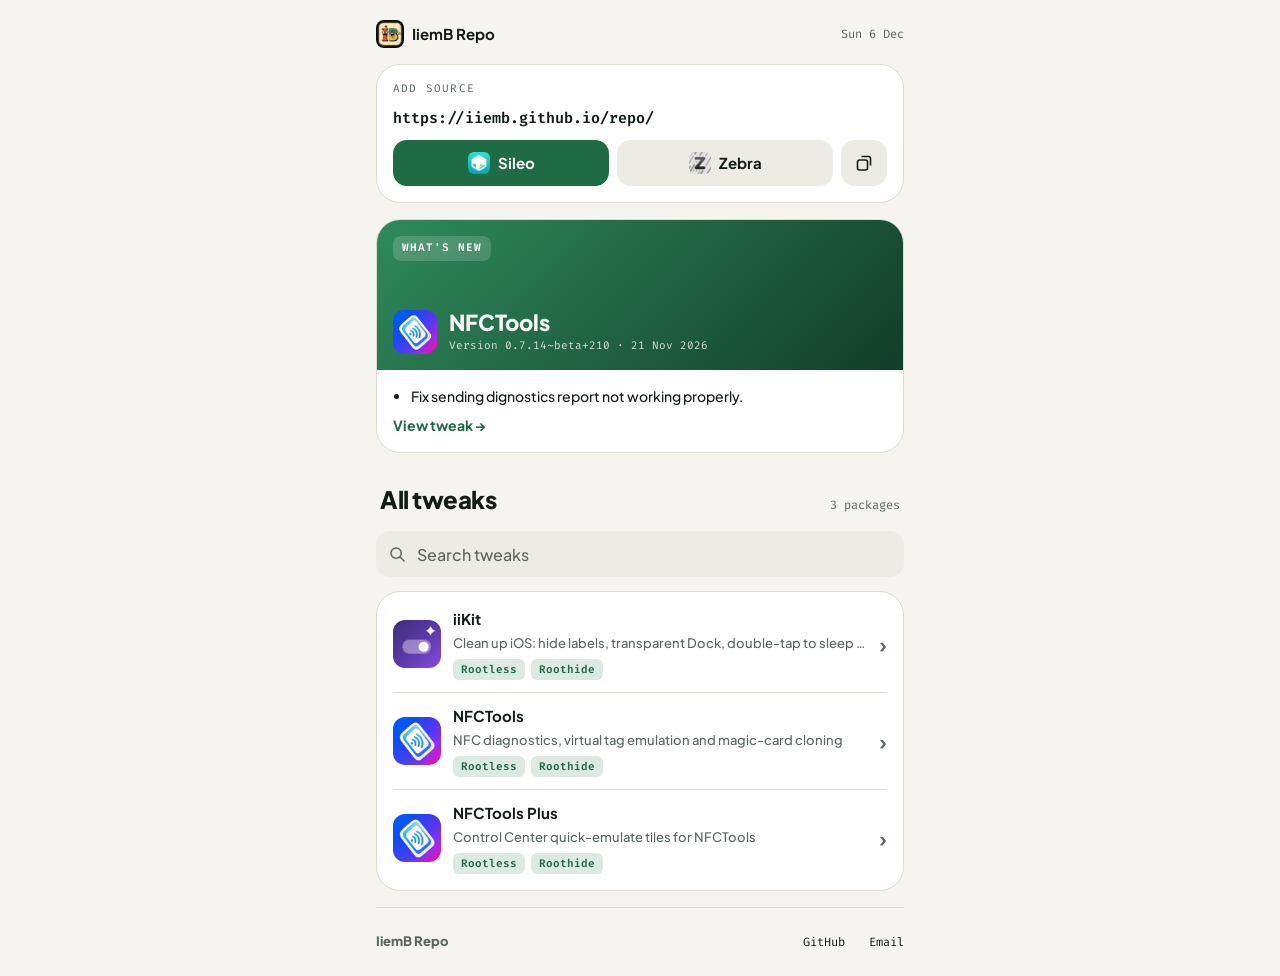
==== commit 490ae21a: "Update NFCTools and NFCTools Plus to version 0.7.14~beta+210 and 0.7.14~beta+102 respectively, inclu" ====
--- a/repo/index.html
+++ b/repo/index.html
@@ -12,14 +12,14 @@
 <meta property="og:image" content="https://iiemb.github.io/repo/CydiaIcon.png">
 <link rel="icon" href="CydiaIcon.png">
 <link rel="apple-touch-icon" href="CydiaIcon.png">
-<link rel="stylesheet" href="style.css">
+<link rel="stylesheet" href="style.css?v=3f2ef1e790">
 <style>:root { --tint-light: #1F6B45; --tint-dark: #6FCF98; }</style>
 </head>
 <body>
 <main class="home">
   <header class="topbar">
     <a class="brand" href="./"><img src="CydiaIcon.png" alt=""><span>IiemB Repo</span></a>
-    <time class="today mono" data-today>Fri 20 Nov</time>
+    <time class="today mono" data-today>Sat 21 Nov</time>
   </header>
   <section class="widget source">
     <span class="label">Add source</span>
@@ -36,16 +36,16 @@
     <div class="cover">
       <span class="chip mono">What's new</span>
       <div class="cover-row">
-        <img class="icon md glass" src="assets/com.iiemb.iikit/icon.png" alt="">
+        <img class="icon md glass" src="assets/com.iiemb.nfctools/icon.png" alt="">
         <div class="stack">
-          <span class="cover-title">iiKit</span>
-          <span class="mono cover-meta">Version 1.0.1 · 20 Nov 2026</span>
+          <span class="cover-title">NFCTools</span>
+          <span class="mono cover-meta">Version 0.7.14~beta+210 · 21 Nov 2026</span>
         </div>
       </div>
     </div>
     <div class="news-body">
-      <ul><li>New iiKit icon in Sileo, Zebra and the repo page.</li></ul>
-      <a class="more" href="depictions/com.iiemb.iikit/">View tweak →</a>
+      <ul><li>Fix sending dignostics report not working properly.</li></ul>
+      <a class="more" href="depictions/com.iiemb.nfctools/">View tweak →</a>
     </div>
   </section>
   <section class="tweaks">
@@ -61,7 +61,7 @@
         </span>
         <span class="chevron" aria-hidden="true">›</span>
       </a>
-<a class="row" href="depictions/com.iiemb.nfctools/" data-search="nfctools com.iiemb.nfctools nfc diagnostics, virtual tag emulation and magic-card cloning" data-updated="2026-11-20T08:55:23+00:00">
+<a class="row" href="depictions/com.iiemb.nfctools/" data-search="nfctools com.iiemb.nfctools nfc diagnostics, virtual tag emulation and magic-card cloning" data-updated="2026-11-21T14:50:06.427555+00:00">
         <img class="icon sm" src="assets/com.iiemb.nfctools/icon.png" alt="">
         <span class="row-text">
           <span class="row-name"><span>NFCTools</span><span class="new-badge mono">NEW</span></span>
@@ -70,7 +70,7 @@
         </span>
         <span class="chevron" aria-hidden="true">›</span>
       </a>
-<a class="row" href="depictions/com.iiemb.nfctoolsplus/" data-search="nfctools plus com.iiemb.nfctoolsplus control center quick-emulate tiles for nfctools" data-updated="2026-11-20T08:55:23+00:00">
+<a class="row" href="depictions/com.iiemb.nfctoolsplus/" data-search="nfctools plus com.iiemb.nfctoolsplus control center quick-emulate tiles for nfctools" data-updated="2026-11-21T14:49:55.080185+00:00">
         <img class="icon sm" src="assets/com.iiemb.nfctoolsplus/icon.png" alt="">
         <span class="row-text">
           <span class="row-name"><span>NFCTools Plus</span><span class="new-badge mono">NEW</span></span>
